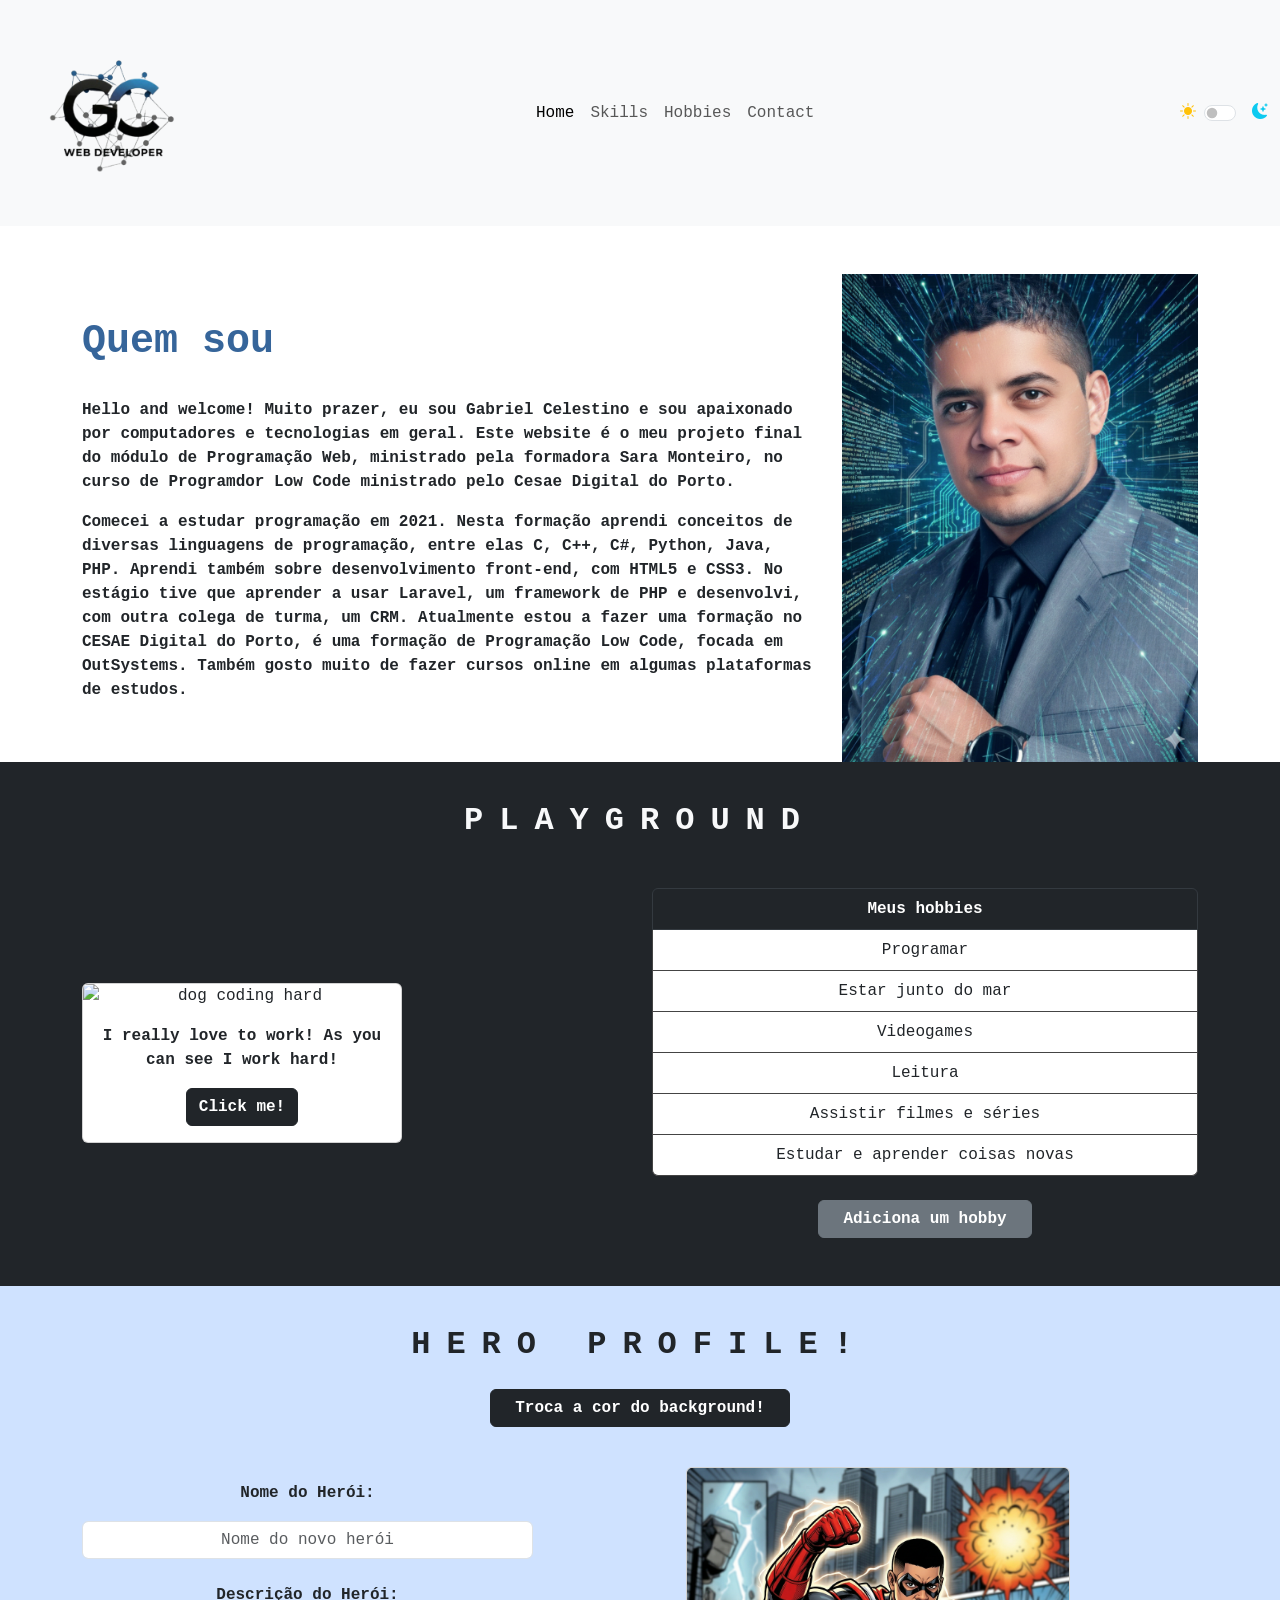
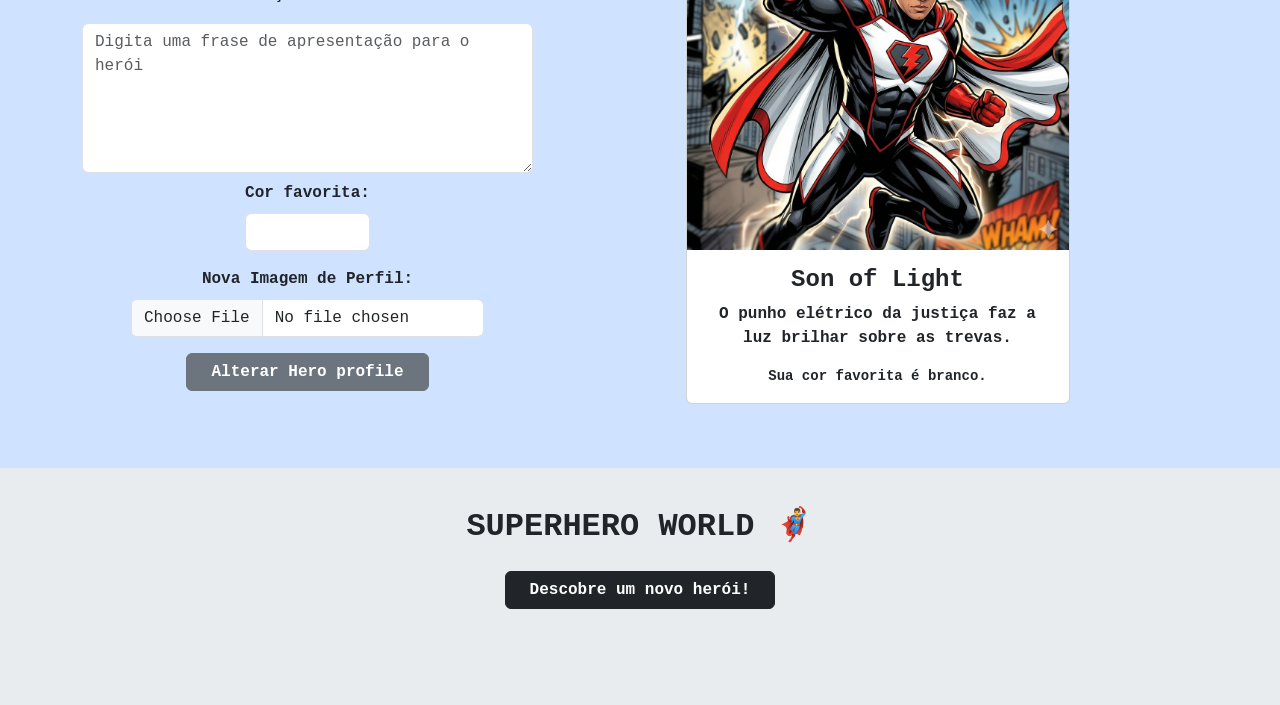
==== index.html @ 61ea78ee "starting repo" ====
<!doctype html>
<html lang="en">
    <head>
        <meta charset="UTF-8" />
        <meta name="viewport" content="width=device-width, initial-scale=1.0" />
        <title>GC Portfolio</title>
        <link
        href="https://cdn.jsdelivr.net/npm/bootstrap@5.3.8/dist/css/bootstrap.min.css"
        rel="stylesheet"
        integrity="sha384-sRIl4kxILFvY47J16cr9ZwB07vP4J8+LH7qKQnuqkuIAvNWLzeN8tE5YBujZqJLB"
        crossorigin="anonymous"
        />
        <link rel="stylesheet" href="https://cdn.jsdelivr.net/npm/bootstrap-icons@1.11.0/font/bootstrap-icons.css">
        <link rel="stylesheet" href="css/style.css">
        <script src="js/script.js" defer></script>
    </head>

    <body>
        <nav class="navbar navbar-expand-lg bg-body-tertiary">
            <div class="container-fluid">
                <a class="navbar-brand" href="#">
                    <img id="logo-default"
                        src="img/logo-gc-v2-light.png"
                        alt="logo GC Web Developer"
                        width="40%"
                        height="40%"
                    />
                </a>             
                <button class="navbar-toggler" type="button" data-bs-toggle="collapse" data-bs-target="#navbarNav" aria-controls="navbarNav" aria-expanded="false" aria-label="Toggle navigation">
                        <span class="navbar-toggler-icon"></span>
                </button>
                    
                <div class="collapse navbar-collapse" id="navbarNav">
                    <ul class="navbar-nav">
                        <li class="nav-item">
                        <a class="nav-link active" aria-current="page" href="index.html">Home</a>
                        </li>
                        <li class="nav-item">
                        <a class="nav-link" href="#">Skills</a>
                        </li>
                        <li class="nav-item">
                        <a class="nav-link" href="hobbies.html">Hobbies</a>
                        </li> 
                        <li class="nav-item">
                        <a class="nav-link" href="contact.html">Contact</a>
                        </li>                            
                    </ul>                                                               
                </div>

                <!-- 1 | SWITCH TO DARK MODE -->
                <div class="d-flex align-items-center text-warning">
                    <!-- Icon light mode -->
                    <i class="bi bi-sun-fill me-2"></i> 

                    <!-- checkbox dark mode -->
                    <div class="form-check form-switch mb-0">
                        <input class="form-check-input" type="checkbox" id="darkModeSwitch">
                    </div>

                    <!-- Icon dark mode -->
                    <i class="bi bi-moon-stars-fill ms-2 text-info"></i> 
                </div>


                
            </div>
        </nav>

        <div class="container text-start">
            <div class="row align-items-center mt-5">
                <div class="col-8">

                    <h1 class="myH1">Quem sou</h1>
                    <br>
                    <p>
                        Hello and welcome!                
                        Muito prazer, eu sou Gabriel Celestino e sou apaixonado por computadores e tecnologias em geral.
                        Este website é o meu projeto final do módulo de Programação Web, ministrado pela formadora Sara Monteiro, no curso de Programdor Low Code ministrado pelo Cesae Digital do Porto.                  
            
                    </p>

                    <p>
                        Comecei a estudar programação em 2021. Nesta formação aprendi conceitos de diversas
                        linguagens de programação, entre elas C, C++, C#, Python, Java, PHP. Aprendi também sobre desenvolvimento
                        front-end, com HTML5 e CSS3. No estágio tive que aprender a usar Laravel, um framework de PHP e desenvolvi, 
                        com outra colega de turma, um CRM. 
                        Atualmente estou a fazer uma formação no CESAE Digital do Porto, é uma formação de 
                        Programação Low Code, focada em OutSystems. 
                        Também gosto muito de fazer cursos online em algumas plataformas de estudos.
                    </p>          
                </div>
                <div class="col-4">
                    <img src="img/GC-Programmer_1.png" class="img-fluid" alt="...">
                </div>                
            </div>
        </div>

        <section id="s01" class="bg-dark text-light pb-5">
            <div class="container text-center">
                <div class="row py-4">
                    <div class="col">
                    <h2 class="fw-bold space py-3" >PLAYGROUND</h2>
                    </div>                    
                </div>

                <div class="row align-items-center">
                    <!-- 2 | IMAGE CARD -->
                    <div class="col md-6">
                        <div class="card" style="width: 20rem;">
                            <img id="cardImg" src="img/dog-working-ed.png" class="card-img-top" alt="dog coding hard">
                            <div class="card-body">
                                <p id="cardText" class="card-text">I really love to work! As you can see I work hard!</p>
                                <button id="cardBtn" class="btn btn-dark fw-bold">Click me!</button>
                            </div>
                        </div>
                    </div>

                    <!-- 3 | HOBBY LIST -->
                    <div class="col-md-6">
                        <ul id="hobbyList"  class="list-group mb-4">
                            <li class="list-group-item active bg-dark fw-bold">Meus hobbies</li>
                            <li class="list-group-item">Programar</li>
                            <li class="list-group-item">Estar junto do mar</li>
                            <li class="list-group-item">Videogames</li>
                            <li class="list-group-item">Leitura</li>
                            <li class="list-group-item">Assistir filmes e séries</li>
                            <li class="list-group-item">Estudar e aprender coisas novas</li>
                        </ul>
                        
                        <button id="hobbyBtn" type="button" class="btn btn-secondary fw-bold px-4">
                            Adiciona um hobby
                        </button>                      
                    </div>                     
                </div>            
            </div>
        </section>


      
            
        <!-- 4 | PROFILE SECTION -->    
        <section id="s02" class="bg-primary-subtle text-dark pb-5">
            <div class="container text-center">
                <div class="row py-4">
                    <div class="col">
                        <h2 class="fw-bold space py-3">HERO PROFILE!</h2>
                          <button id="changeBgColor" type="button" class="btn btn-dark fw-bold px-4">
                            Troca a cor do background!
                        </button>   
                    </div>
                </div>

                <!-- HERO FORM -->
                <div class="row py-2">                   
                    <div class="col-md-5 d-flex flex-column justify-content-center">    
                        <form id="profileForm" action="ourserver.com" class="d-flex flex-column align-items-center">
                             <label for="profileName" class="form-label fw-bold">Nome do Herói:</label>                              
                            <div class="input-group py-2 mb-3">                                                           
                                <input type="text" name="profileName" id="profileName" class="form-control text-center" placeholder="Nome do novo herói"/>
                            </div>
                            <label for="profileDescription" class="form-label fw-bold">Descrição do Herói:</label>
                            <div class="input-group py-2">                                                           
                                <textarea class="form-control" id="profileTextArea" name = "profileTextArea" aria-label="frase-apresentação" placeholder="Digita uma frase de apresentação para o herói" style="height: 150px"></textarea>
                            </div>

                            <div class="mb-3">
                                <label for="favColor" class="fw-bold mb-2">Cor favorita:</label>
                                <input type="color" id="favColor" name="favColor" class="form-control form-control-color w-100" value="#ffffff" title="Escolha sua cor">
                            </div>

                            <div class="mb-3">
                                <label for="newProfileImg" class="fw-bold mb-2">Nova Imagem de Perfil:</label>
                                <input type="file" id="newProfileImg" class="form-control" accept="image/*">
                            </div>

                            <button id="profileBtn" type="submit" class="btn btn-secondary fw-bold px-4">Alterar Hero profile</button> 
                        </form>
                    </div>

                    <!-- HERO CARD -->
                    <div class="col-md-7 py-2 rounded">
                        <div class="d-flex justify-content-center">
                            <div class="card" id="heroCard" style="width: 24rem;">
                                <img id="profileImg" src="img/gc-hero2-ed.png" class="card-img-top" alt="GC super hero">
                                <div class="card-body">
                                    <h4 id="heroName" class="fw-bold">Son of Light</h4>
                                        <p id="profileText" class="card-text">O punho elétrico da justiça faz a luz brilhar sobre as trevas.</p>
                                        <p id="favColorText" class="card-text small">
                                            Sua cor favorita é <span id="favColorValue" name="favColorValue">branco</span>.
                                        </p>
                                </div>
                            </div>
                        </div>
                    </div>
                    
                </div>
            </div>
        </section>


        <!-- 5 | API SECTION -->
        
        <section id="s03" class="bg-body-secondary pb-5">
            <div class="container text-center">
                <div class="row py-4 justify-content-center">
                    <div class="col-md-8">
                        <h2 class="fw-bold py-3">SUPERHERO WORLD 🦸‍♂️</h2>
                        
                        <button id="btnAPI" type="button" class="btn btn-dark fw-bold px-4 mb-4">
                            Descobre um novo herói!
                        </button>

                        <div id="heroCardAPI" class="card shadow-sm mx-auto" style="max-width: 400px; display: none;">
                            
                            <img id="heroImgAPI" src="" class="card-img-top" alt="Hero Image">
                            
                            <div class="card-body">
                                <h3 id="heroNameAPI" class="card-title fw-bold"></h3>
                                
                                <hr>
                                
                                <p id="quoteAPI" class="card-text text-muted"></p>
                            </div>
                        </div>

                    </div>
                </div>
            </div>
        </section>

       


        <script
        src="https://cdn.jsdelivr.net/npm/bootstrap@5.3.8/dist/js/bootstrap.bundle.min.js"
        integrity="sha384-FKyoEForCGlyvwx9Hj09JcYn3nv7wiPVlz7YYwJrWVcXK/BmnVDxM+D2scQbITxI"
        crossorigin="anonymous"
        ></script>
    </body>
</html>
---- css/style.css ----
body {
    font-family: 'Courier New', Courier, monospace;
    
}

.myH1 {
    color: #36659a;
    font-weight: 700;
}

p {
    font-weight: 600;
}

.space {
    letter-spacing: 0.5em;
}

/* ================ SESSAO PLAYGROUND =======================

/* LISTA -> Remove a borda azul do item ativo */
.list-group-item.active {
    border-color: #343a40 !important; /* Cor dark do Bootstrap */
    background-color: #212529 !important; /* Cor de fundo opcional */
}

/* LISTA -> Muda a cor de todas as outras bordas da lista */
.list-group-item {
    border-color: #444 !important; /* Um cinza que combine com o seu bg-dark */
}
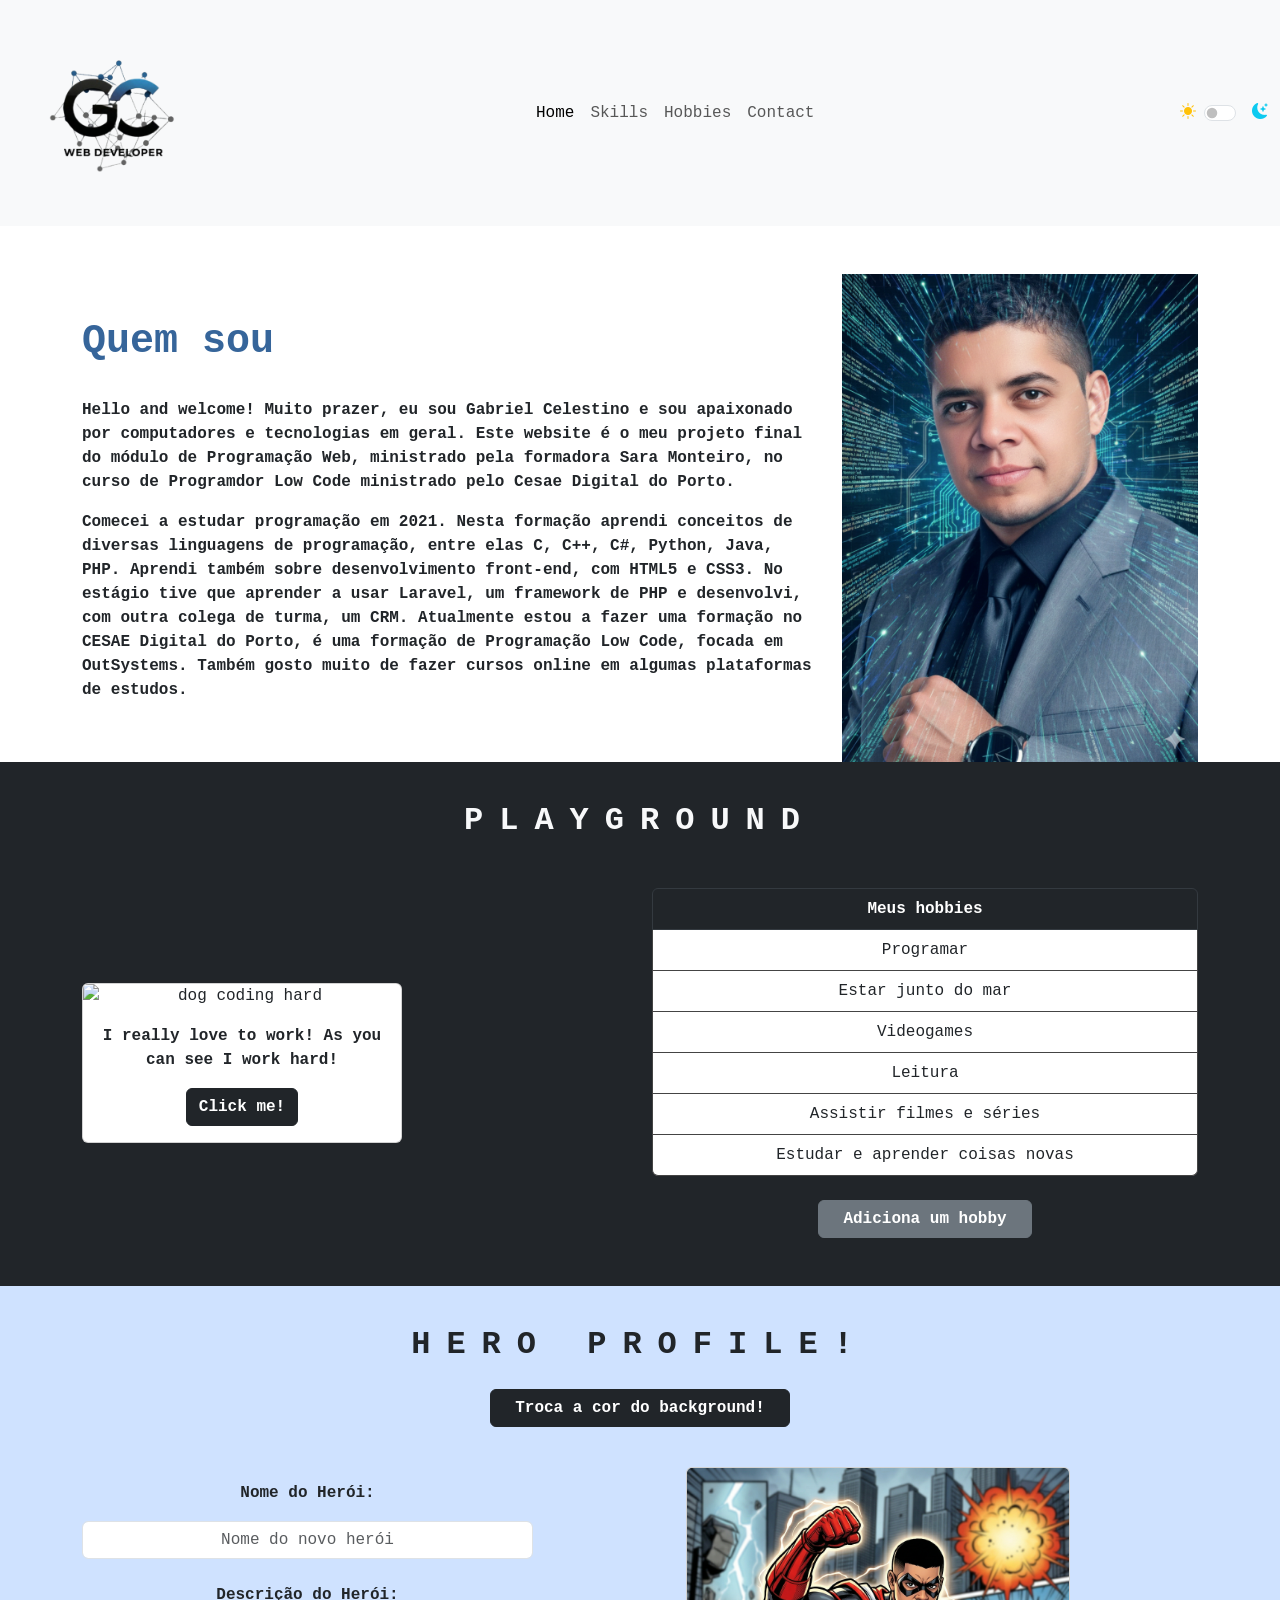
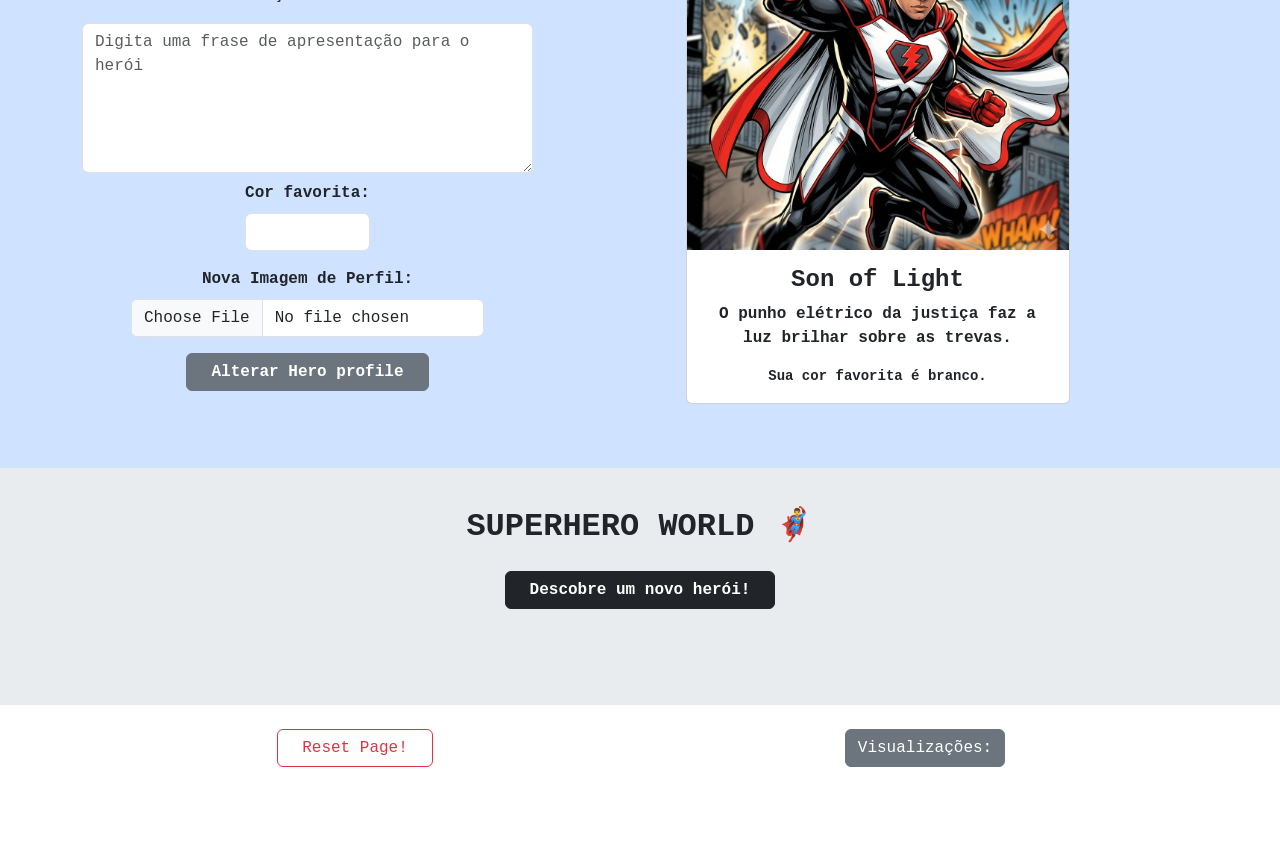
==== commit 03f5f0a8: "resetBtn" ====
--- a/index.html
+++ b/index.html
@@ -222,15 +222,32 @@
                                 <p id="quoteAPI" class="card-text text-muted"></p>
                             </div>
                         </div>
-
-                    </div>
-                </div>
-            </div>
-        </section>
+                    </div>
+                </div>
+            </div>
+        </section>
+
+        <!-- 6 | RESET BTN AND COUNTER  SECTION -->        
+        <section id="s04" class="pb-5">
+            <div class="container text-center">
+                <div class="row py-4 justify-content-center">
+                    <div class="col-md-6">                       
+                        <button id="btnReset" type="button" class="btn btn-outline-danger px-4 mb-4">
+                            Reset Page!
+                        </button>                        
+                    </div>
+
+                    <div class="col-md-6">
+                        <button type="button" class="btn btn btn-secondary">
+                        Visualizações: <span id="counterViews" class="badge text-bg-secondary"></span>
+                        </utton>                                            
+                    </div>
+                </div>
+            </div>
+        </section>
+
 
        
-
-
         <script
         src="https://cdn.jsdelivr.net/npm/bootstrap@5.3.8/dist/js/bootstrap.bundle.min.js"
         integrity="sha384-FKyoEForCGlyvwx9Hj09JcYn3nv7wiPVlz7YYwJrWVcXK/BmnVDxM+D2scQbITxI"
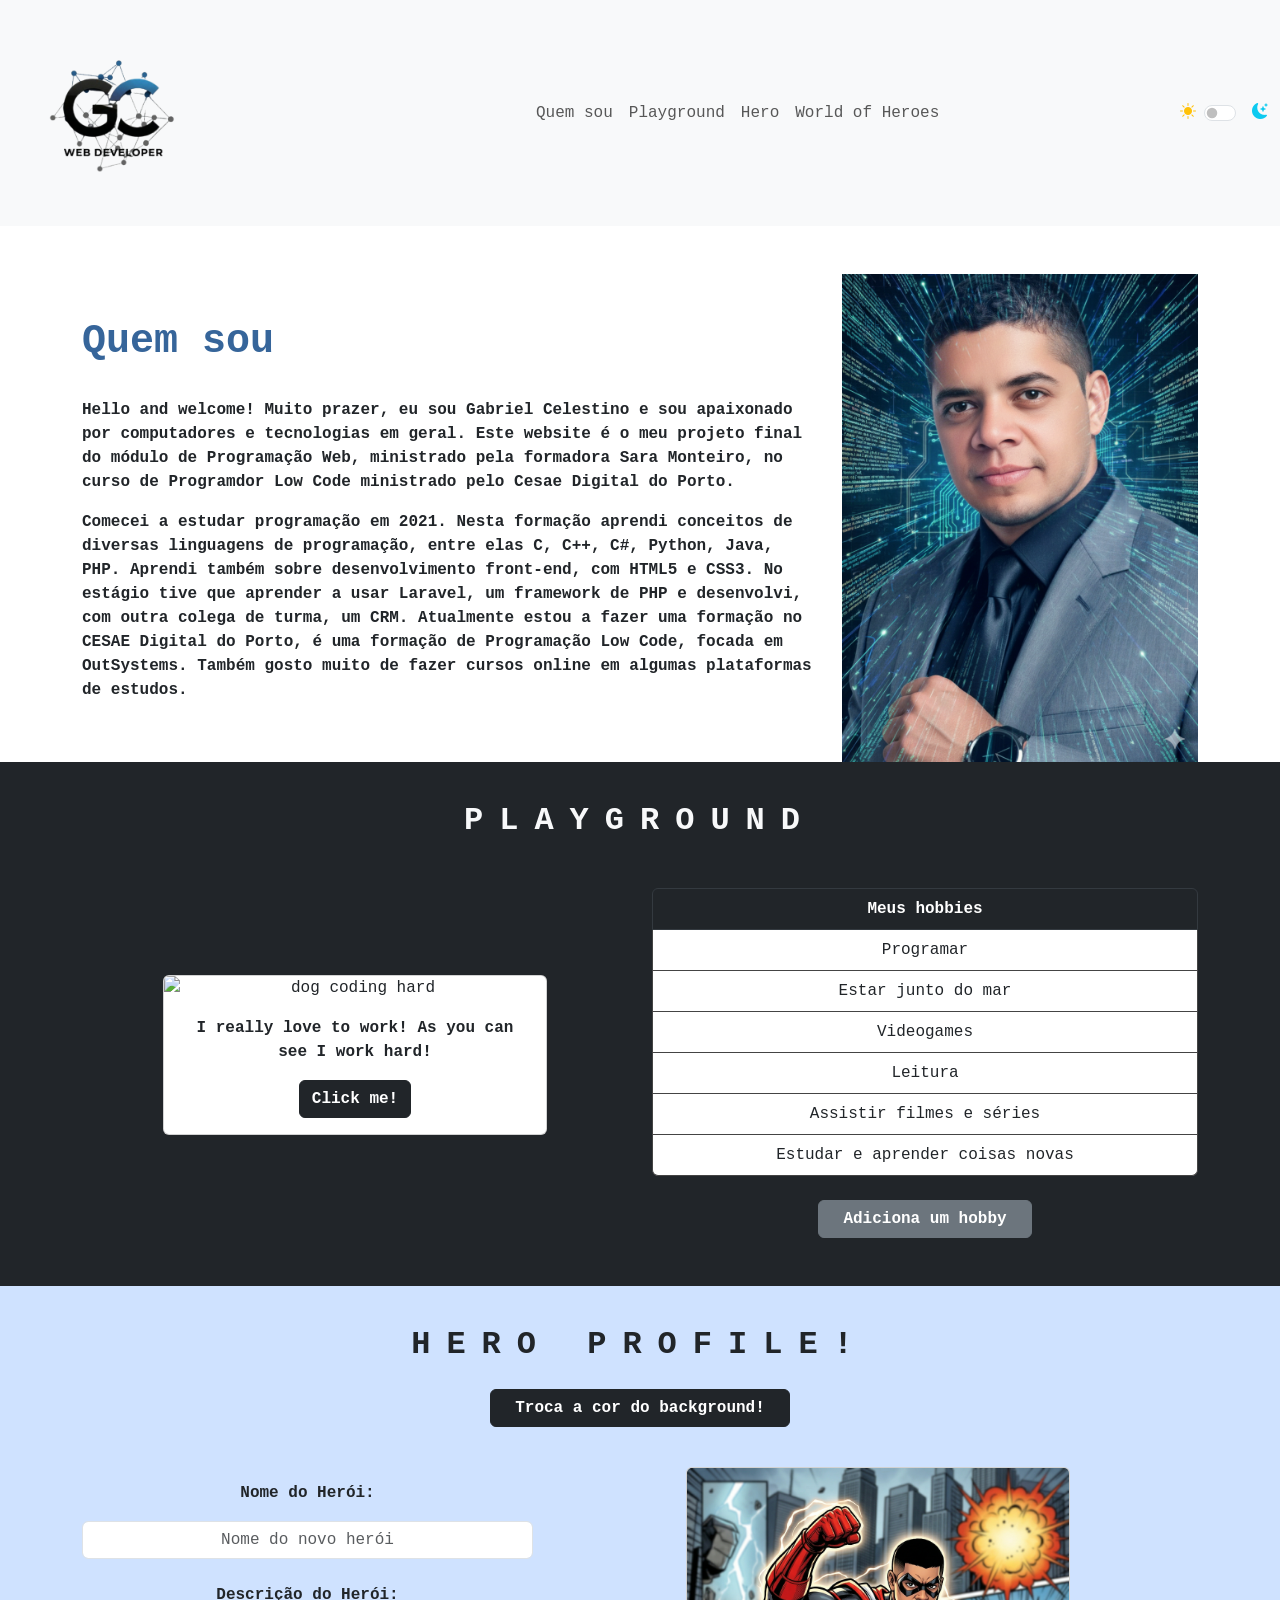
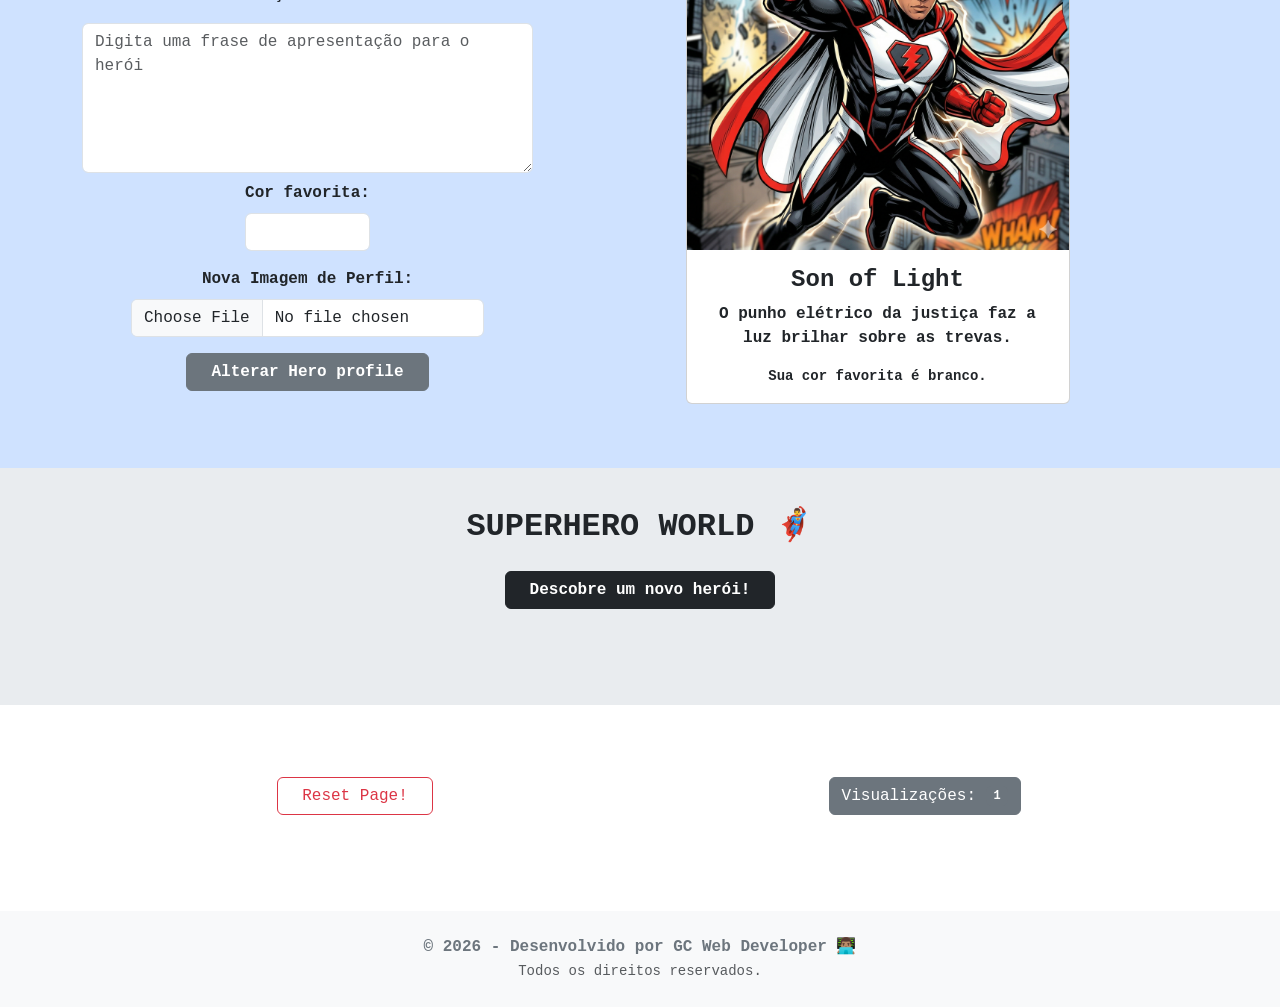
==== commit 8281480d: "atualizacao links navbar" ====
--- a/index.html
+++ b/index.html
@@ -31,19 +31,19 @@
                 </button>
                     
                 <div class="collapse navbar-collapse" id="navbarNav">
-                    <ul class="navbar-nav">
+                    <ul class="navbar-nav">                       
                         <li class="nav-item">
-                        <a class="nav-link active" aria-current="page" href="index.html">Home</a>
+                        <a class="nav-link" href="#quem-sou">Quem sou</a>
                         </li>
                         <li class="nav-item">
-                        <a class="nav-link" href="#">Skills</a>
-                        </li>
-                        <li class="nav-item">
-                        <a class="nav-link" href="hobbies.html">Hobbies</a>
+                        <a class="nav-link" href="#playground">Playground</a>
                         </li> 
                         <li class="nav-item">
-                        <a class="nav-link" href="contact.html">Contact</a>
-                        </li>                            
+                        <a class="nav-link" href="#heroSection">Hero</a>
+                        </li>
+                         <li class="nav-item">
+                        <a class="nav-link" href="#superHeroWorld">World of Heroes</a>
+                        </li>                             
                     </ul>                                                               
                 </div>
 
@@ -70,7 +70,7 @@
             <div class="row align-items-center mt-5">
                 <div class="col-8">
 
-                    <h1 class="myH1">Quem sou</h1>
+                    <h1 id="quem-sou" class="myH1">Quem sou</h1>
                     <br>
                     <p>
                         Hello and welcome!                
@@ -98,16 +98,16 @@
         <section id="s01" class="bg-dark text-light pb-5">
             <div class="container text-center">
                 <div class="row py-4">
-                    <div class="col">
+                    <div id="playground" class="col">
                     <h2 class="fw-bold space py-3" >PLAYGROUND</h2>
                     </div>                    
                 </div>
 
                 <div class="row align-items-center">
                     <!-- 2 | IMAGE CARD -->
-                    <div class="col md-6">
-                        <div class="card" style="width: 20rem;">
-                            <img id="cardImg" src="img/dog-working-ed.png" class="card-img-top" alt="dog coding hard">
+                    <div class="col-md-6 mb-3">
+                        <div class="card mx-auto" style="max-width: 24rem;">                        
+                            <img id="cardImg" src="img/dog-working-ed.png" class="card-img-top mx-auto" alt="dog coding hard">
                             <div class="card-body">
                                 <p id="cardText" class="card-text">I really love to work! As you can see I work hard!</p>
                                 <button id="cardBtn" class="btn btn-dark fw-bold">Click me!</button>
@@ -134,15 +134,13 @@
                 </div>            
             </div>
         </section>
-
-
       
             
         <!-- 4 | PROFILE SECTION -->    
         <section id="s02" class="bg-primary-subtle text-dark pb-5">
             <div class="container text-center">
                 <div class="row py-4">
-                    <div class="col">
+                    <div id="heroSection" class="col">
                         <h2 class="fw-bold space py-3">HERO PROFILE!</h2>
                           <button id="changeBgColor" type="button" class="btn btn-dark fw-bold px-4">
                             Troca a cor do background!
@@ -191,8 +189,7 @@
                                 </div>
                             </div>
                         </div>
-                    </div>
-                    
+                    </div>                    
                 </div>
             </div>
         </section>
@@ -203,7 +200,7 @@
         <section id="s03" class="bg-body-secondary pb-5">
             <div class="container text-center">
                 <div class="row py-4 justify-content-center">
-                    <div class="col-md-8">
+                    <div id="superHeroWorld" class="col-md-8">
                         <h2 class="fw-bold py-3">SUPERHERO WORLD 🦸‍♂️</h2>
                         
                         <button id="btnAPI" type="button" class="btn btn-dark fw-bold px-4 mb-4">
@@ -230,7 +227,7 @@
         <!-- 6 | RESET BTN AND COUNTER  SECTION -->        
         <section id="s04" class="pb-5">
             <div class="container text-center">
-                <div class="row py-4 justify-content-center">
+                <div class="row py-4 mt-5 justify-content-center">
                     <div class="col-md-6">                       
                         <button id="btnReset" type="button" class="btn btn-outline-danger px-4 mb-4">
                             Reset Page!
@@ -246,7 +243,14 @@
             </div>
         </section>
 
-
+        <footer class="py-4 bg-body-tertiary text-center">
+            <div class="container">
+                <p class="mb-0 text-secondary">
+                    &copy; 2026 - Desenvolvido por <strong>GC Web Developer</strong> 👨🏽‍💻
+                </p>
+                <small class="text-muted">Todos os direitos reservados.</small>
+            </div>
+        </footer>
        
         <script
         src="https://cdn.jsdelivr.net/npm/bootstrap@5.3.8/dist/js/bootstrap.bundle.min.js"
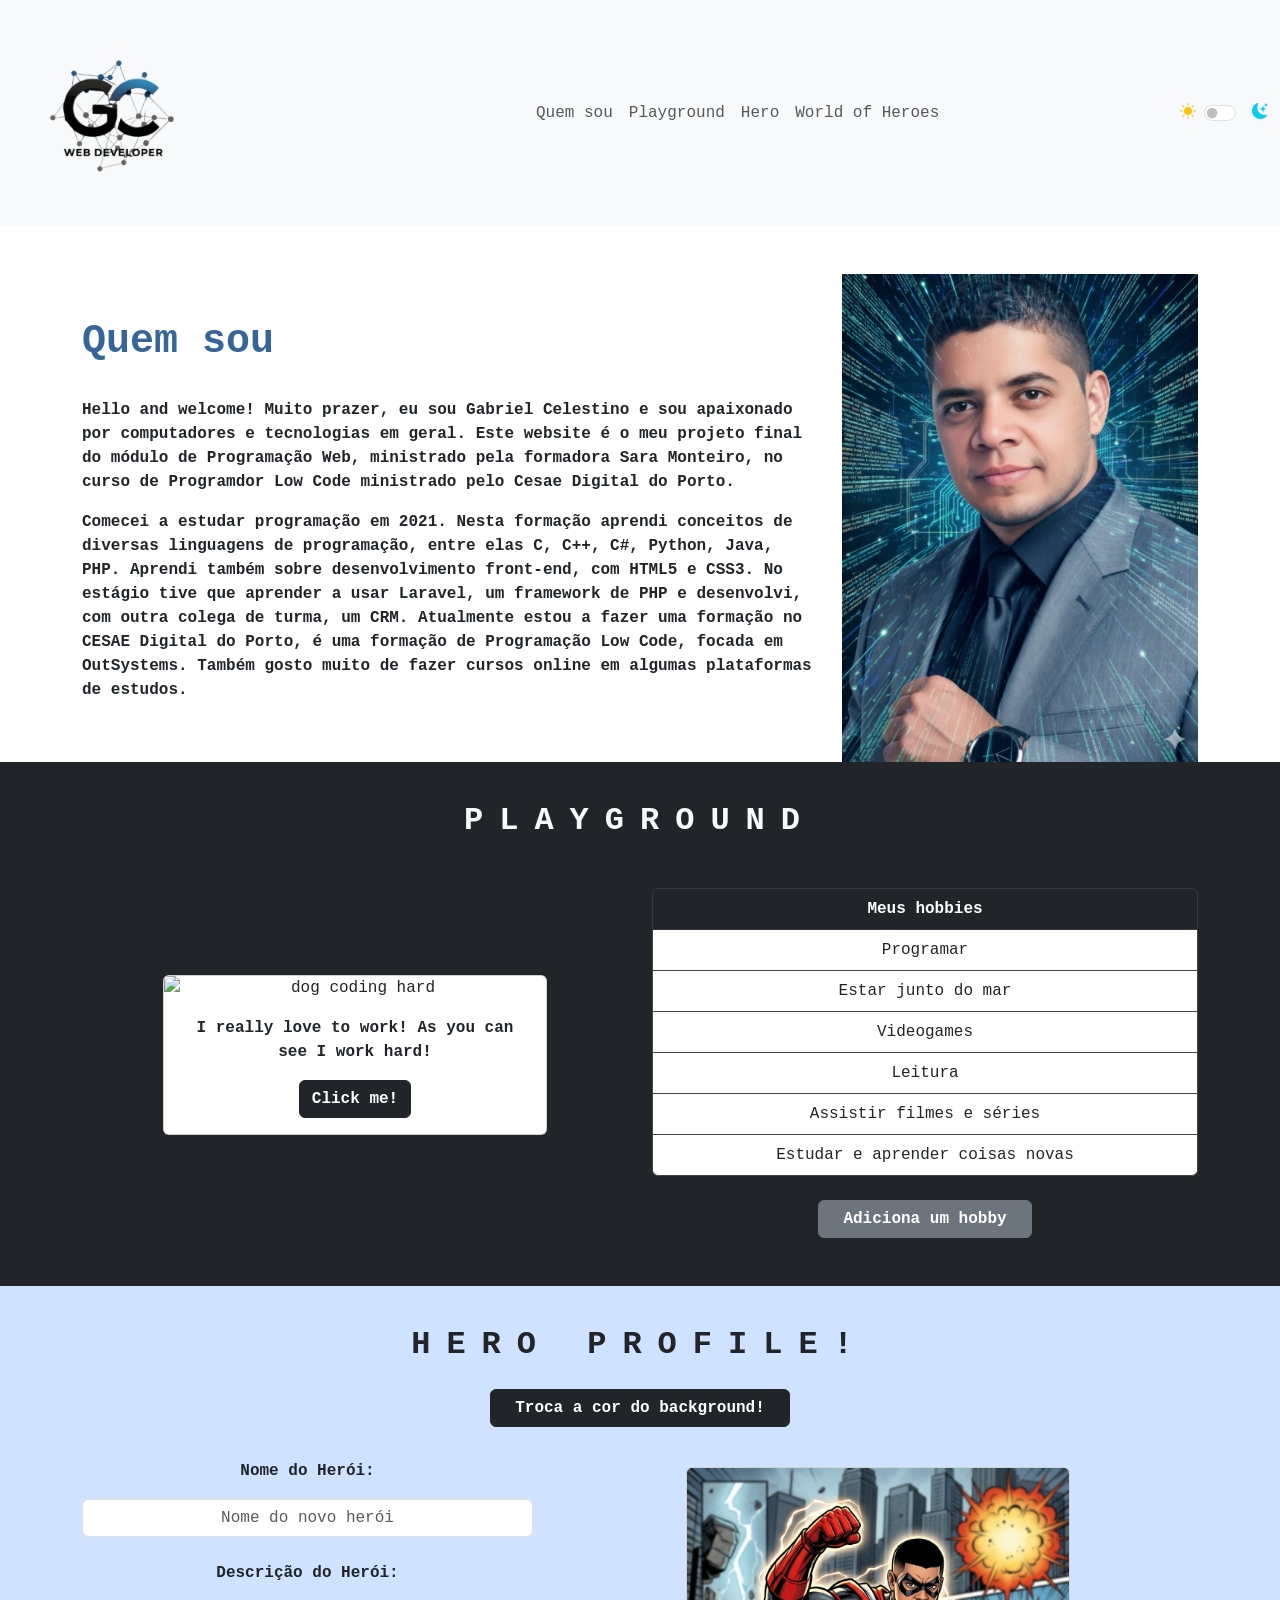
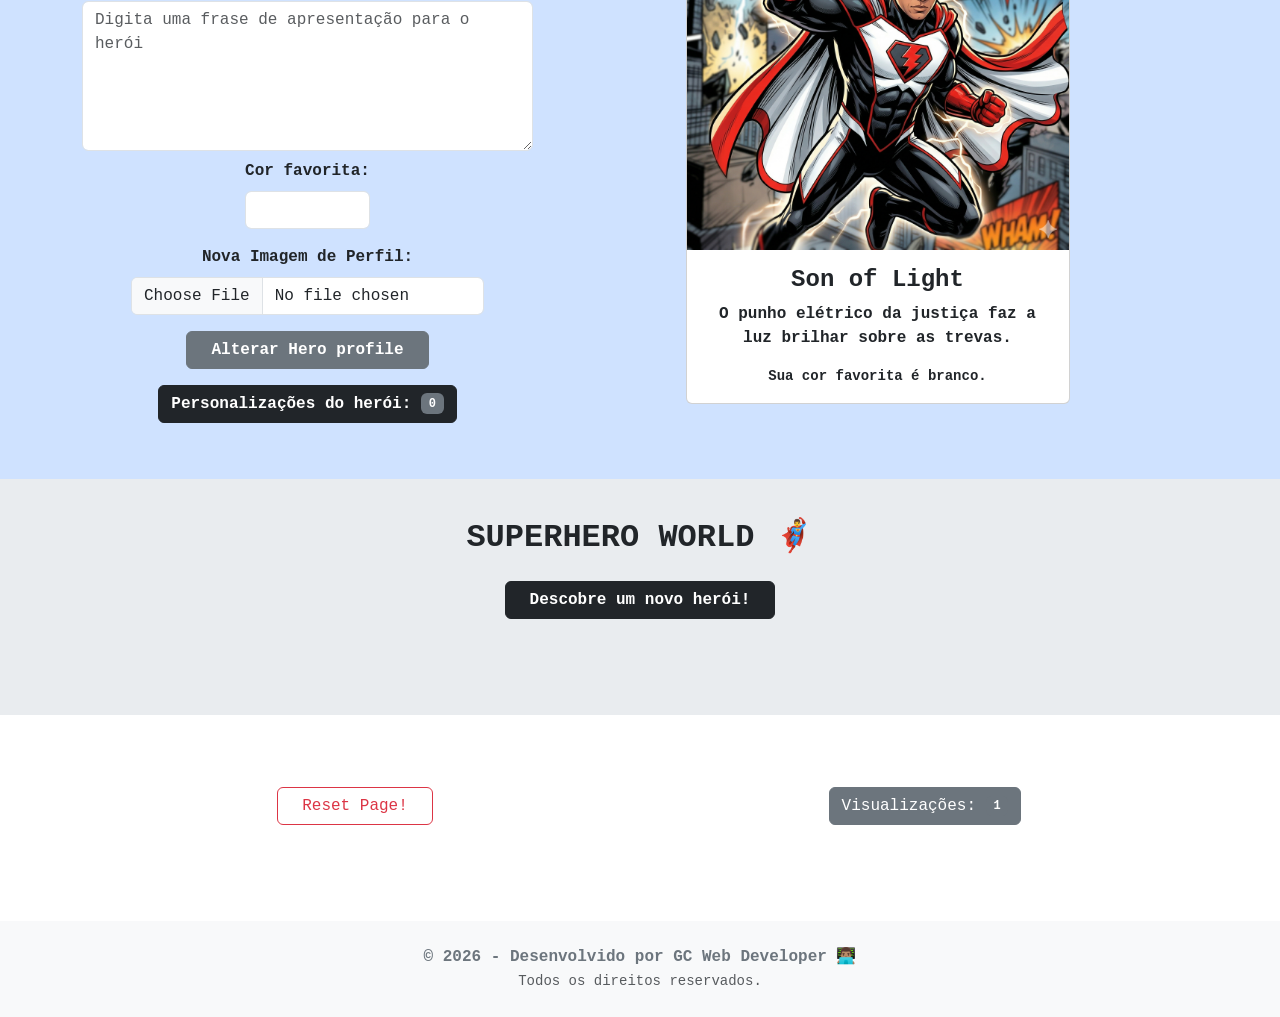
==== commit 105d25c8: "Contador de submissoes de alteracoes do perfil" ====
--- a/index.html
+++ b/index.html
@@ -68,7 +68,7 @@
 
         <div class="container text-start">
             <div class="row align-items-center mt-5">
-                <div class="col-8">
+                <div class="col-md-8">
 
                     <h1 id="quem-sou" class="myH1">Quem sou</h1>
                     <br>
@@ -89,8 +89,8 @@
                         Também gosto muito de fazer cursos online em algumas plataformas de estudos.
                     </p>          
                 </div>
-                <div class="col-4">
-                    <img src="img/GC-Programmer_1.png" class="img-fluid" alt="...">
+                <div class="col-md-4">
+                    <img src="img/GC-Programmer_1.png" class="img-fluid" alt="foto do GC Web Developer">
                 </div>                
             </div>
         </div>
@@ -172,6 +172,9 @@
                             </div>
 
                             <button id="profileBtn" type="submit" class="btn btn-secondary fw-bold px-4">Alterar Hero profile</button> 
+
+                            <button type="button" class="btn btn btn-dark fw-bold mt-3">
+                            Personalizações do herói: <span id="counterHero" class="badge text-bg-secondary"></span>
                         </form>
                     </div>
 
@@ -237,7 +240,7 @@
                     <div class="col-md-6">
                         <button type="button" class="btn btn btn-secondary">
                         Visualizações: <span id="counterViews" class="badge text-bg-secondary"></span>
-                        </utton>                                            
+                        </button>                                            
                     </div>
                 </div>
             </div>
@@ -259,3 +262,5 @@
         ></script>
     </body>
 </html>
+
+<!-- form reset / usar algum media query -->
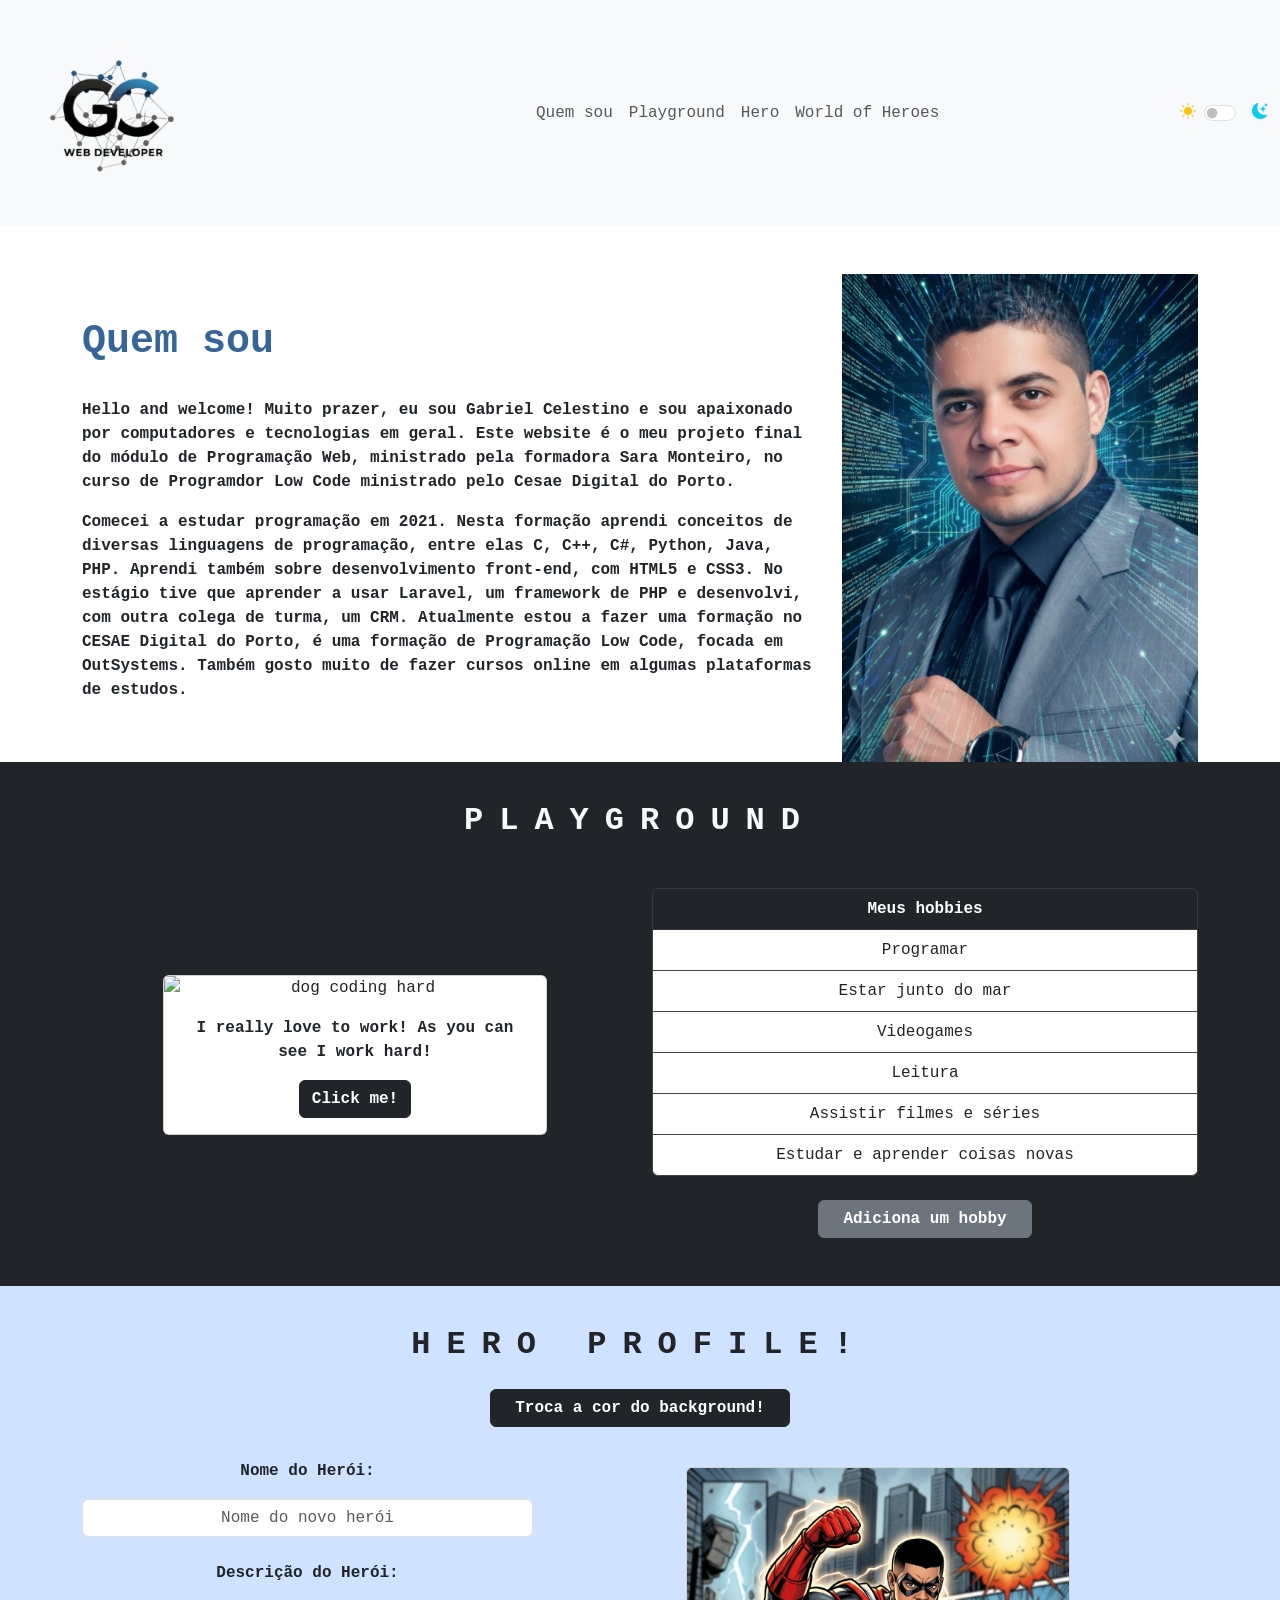
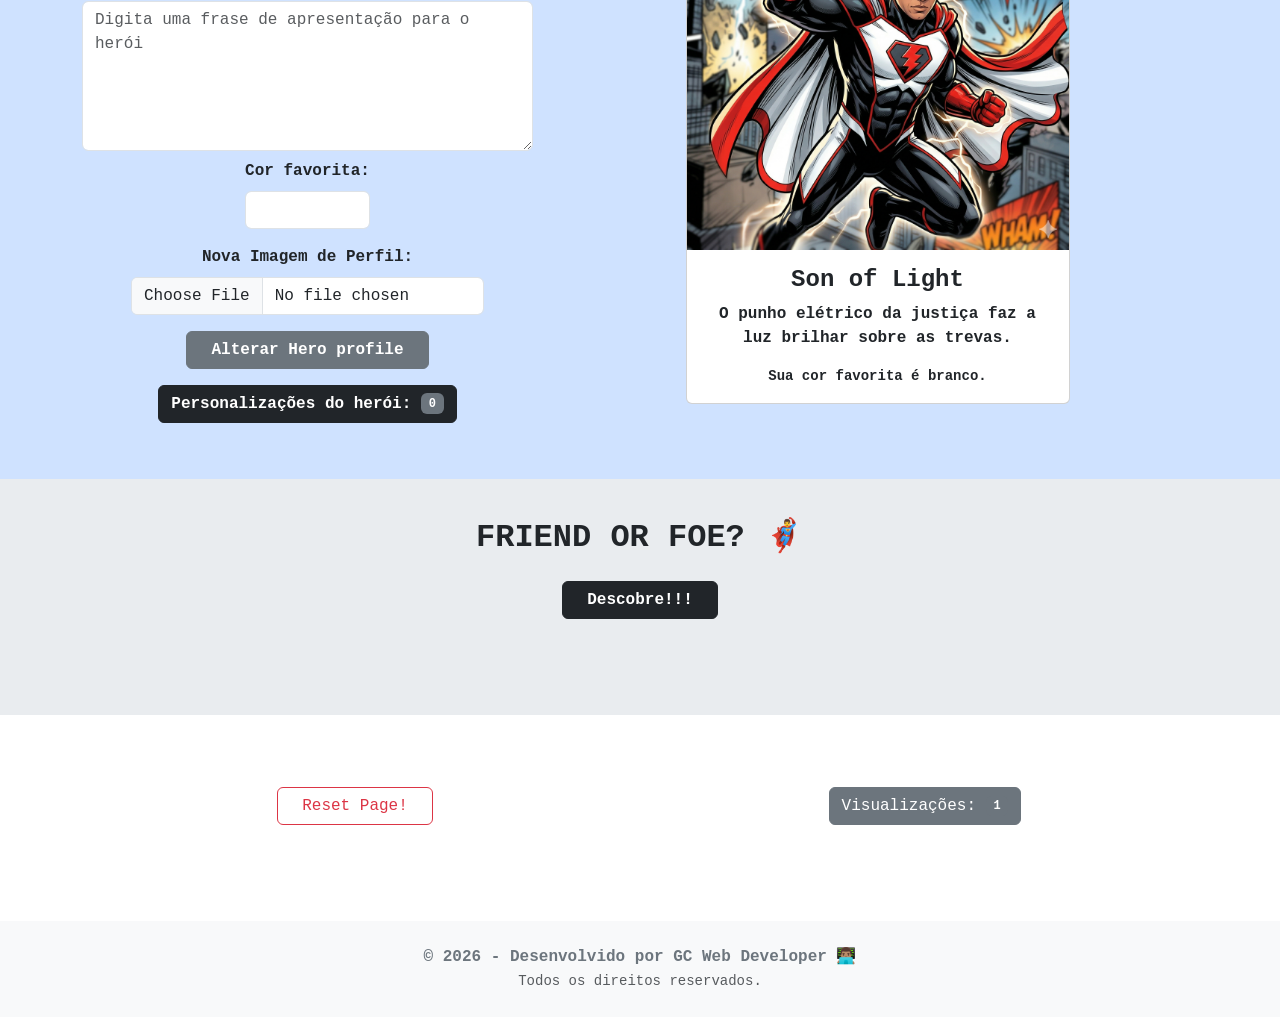
==== commit 59d8573c: "hero profile and counter reset" ====
--- a/index.html
+++ b/index.html
@@ -187,7 +187,7 @@
                                     <h4 id="heroName" class="fw-bold">Son of Light</h4>
                                         <p id="profileText" class="card-text">O punho elétrico da justiça faz a luz brilhar sobre as trevas.</p>
                                         <p id="favColorText" class="card-text small">
-                                            Sua cor favorita é <span id="favColorValue" name="favColorValue">branco</span>.
+                                            Sua cor favorita é <span id="favColorValue" name="favColorValue">branco.</span>
                                         </p>
                                 </div>
                             </div>
@@ -204,10 +204,10 @@
             <div class="container text-center">
                 <div class="row py-4 justify-content-center">
                     <div id="superHeroWorld" class="col-md-8">
-                        <h2 class="fw-bold py-3">SUPERHERO WORLD 🦸‍♂️</h2>
+                        <h2 class="fw-bold py-3">FRIEND OR FOE? 🦸‍♂️</h2>
                         
                         <button id="btnAPI" type="button" class="btn btn-dark fw-bold px-4 mb-4">
-                            Descobre um novo herói!
+                            Descobre!!!
                         </button>
 
                         <div id="heroCardAPI" class="card shadow-sm mx-auto" style="max-width: 400px; display: none;">
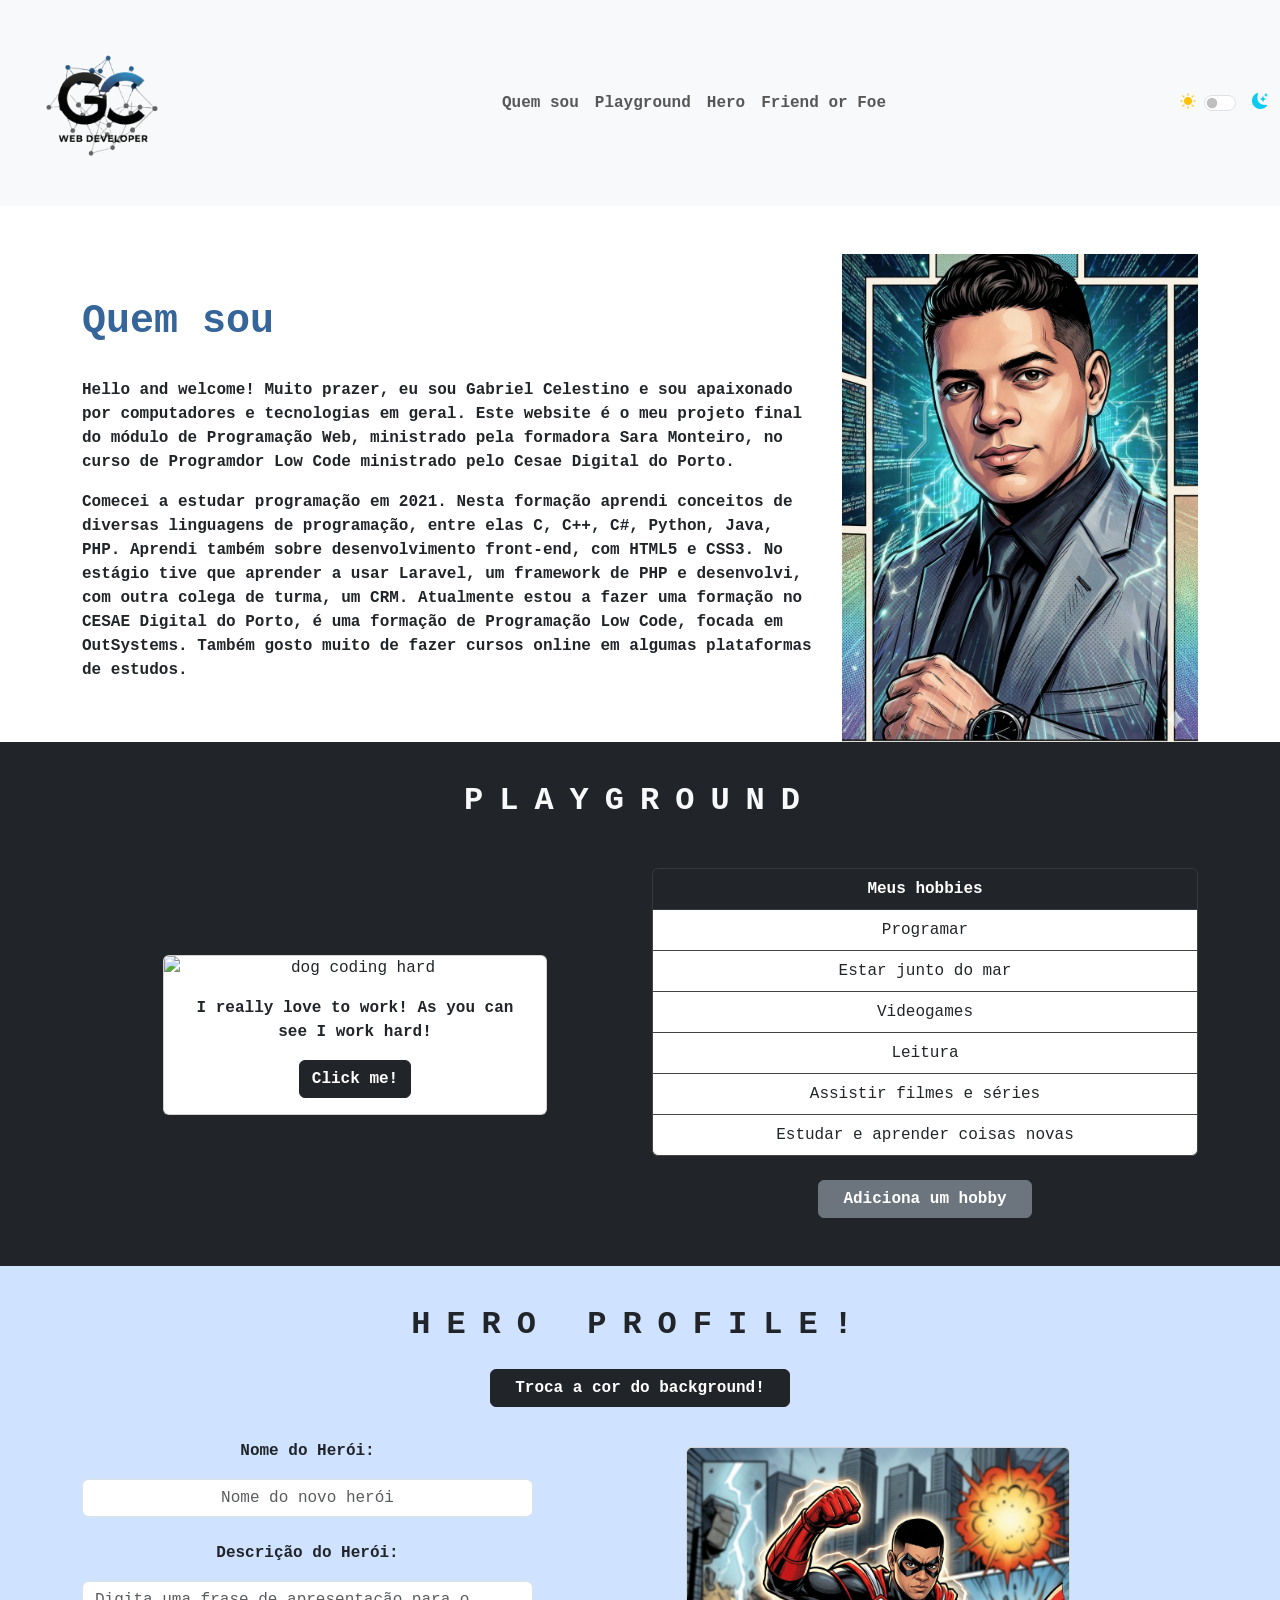
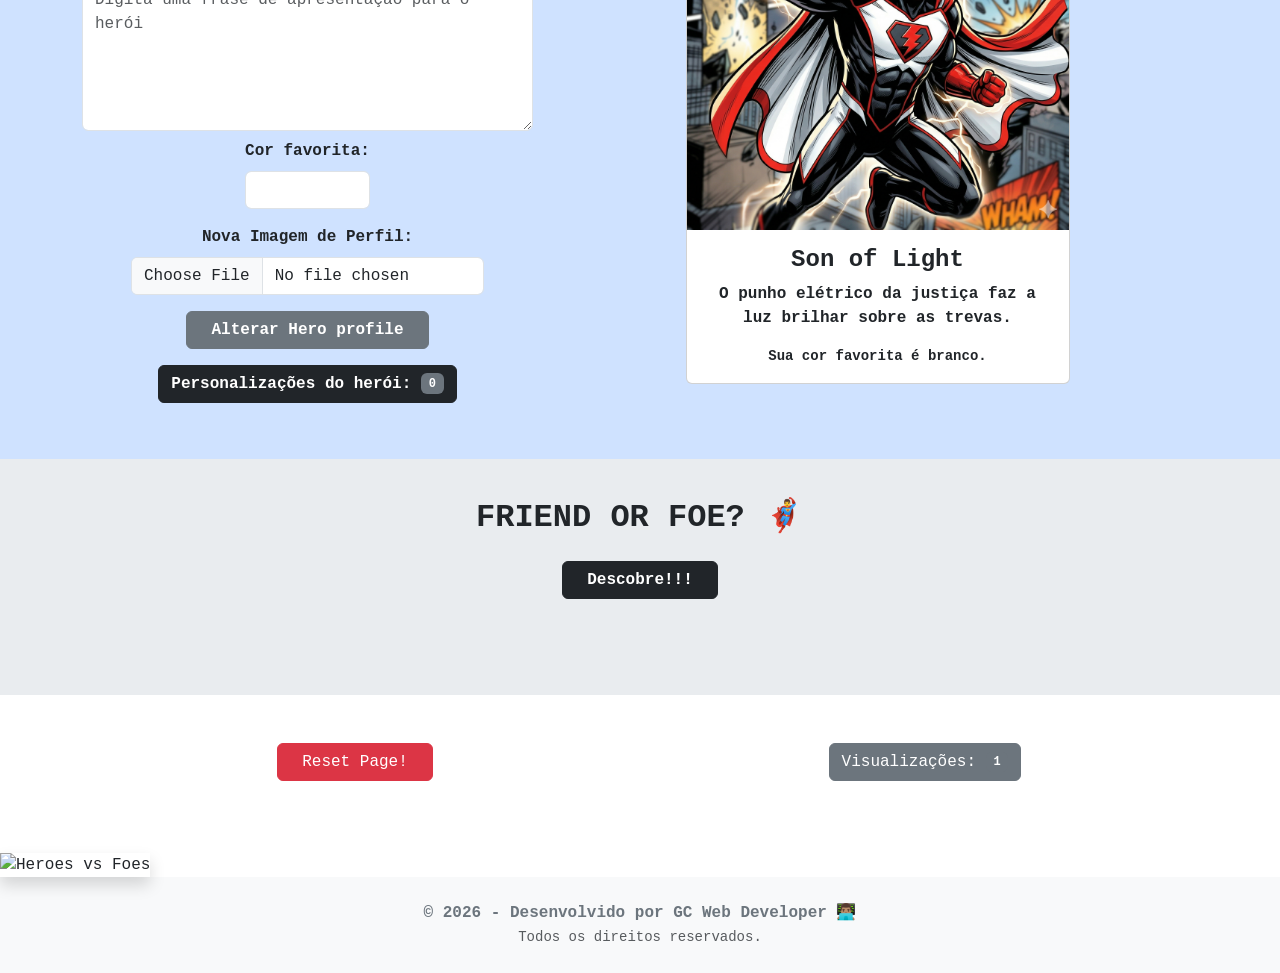
==== commit efe7ca11: "alteracao-imagens" ====
--- a/index.html
+++ b/index.html
@@ -22,8 +22,8 @@
                     <img id="logo-default"
                         src="img/logo-gc-v2-light.png"
                         alt="logo GC Web Developer"
-                        width="40%"
-                        height="40%"
+                        width="180"
+                        
                     />
                 </a>             
                 <button class="navbar-toggler" type="button" data-bs-toggle="collapse" data-bs-target="#navbarNav" aria-controls="navbarNav" aria-expanded="false" aria-label="Toggle navigation">
@@ -31,7 +31,7 @@
                 </button>
                     
                 <div class="collapse navbar-collapse" id="navbarNav">
-                    <ul class="navbar-nav">                       
+                    <ul class="navbar-nav mx-auto text-center fw-bold">                       
                         <li class="nav-item">
                         <a class="nav-link" href="#quem-sou">Quem sou</a>
                         </li>
@@ -42,7 +42,7 @@
                         <a class="nav-link" href="#heroSection">Hero</a>
                         </li>
                          <li class="nav-item">
-                        <a class="nav-link" href="#superHeroWorld">World of Heroes</a>
+                        <a class="nav-link" href="#superHeroWorld">Friend or Foe</a>
                         </li>                             
                     </ul>                                                               
                 </div>
@@ -90,7 +90,7 @@
                     </p>          
                 </div>
                 <div class="col-md-4">
-                    <img src="img/GC-Programmer_1.png" class="img-fluid" alt="foto do GC Web Developer">
+                    <img src="img/gc-cartoon.png" class="img-fluid" alt="foto do GC Web Developer">
                 </div>                
             </div>
         </div>
@@ -137,7 +137,7 @@
       
             
         <!-- 4 | PROFILE SECTION -->    
-        <section id="s02" class="bg-primary-subtle text-dark pb-5">
+        <section id="s02" class="bg-primary-subtle pb-5">
             <div class="container text-center">
                 <div class="row py-4">
                     <div id="heroSection" class="col">
@@ -228,11 +228,11 @@
         </section>
 
         <!-- 6 | RESET BTN AND COUNTER  SECTION -->        
-        <section id="s04" class="pb-5">
-            <div class="container text-center">
-                <div class="row py-4 mt-5 justify-content-center">
+        <section id="s04" class="py-4">
+            <div class="container text-center">
+                <div class="row py-4 justify-content-center">
                     <div class="col-md-6">                       
-                        <button id="btnReset" type="button" class="btn btn-outline-danger px-4 mb-4">
+                        <button id="btnReset" type="button" class="btn btn-danger px-4 mb-4">
                             Reset Page!
                         </button>                        
                     </div>
@@ -245,6 +245,12 @@
                 </div>
             </div>
         </section>
+
+        <!-- 7 | PRE FOOTER BACKGROUND -->        
+        <section>  
+            <img src="img/heroes-vs-foes-ed.png" class="img-fluid w-100 shadow" alt="Heroes vs Foes">          
+        </section>
+
 
         <footer class="py-4 bg-body-tertiary text-center">
             <div class="container">
@@ -261,6 +267,4 @@
         crossorigin="anonymous"
         ></script>
     </body>
-</html>
-
-<!-- form reset / usar algum media query -->
+</html>
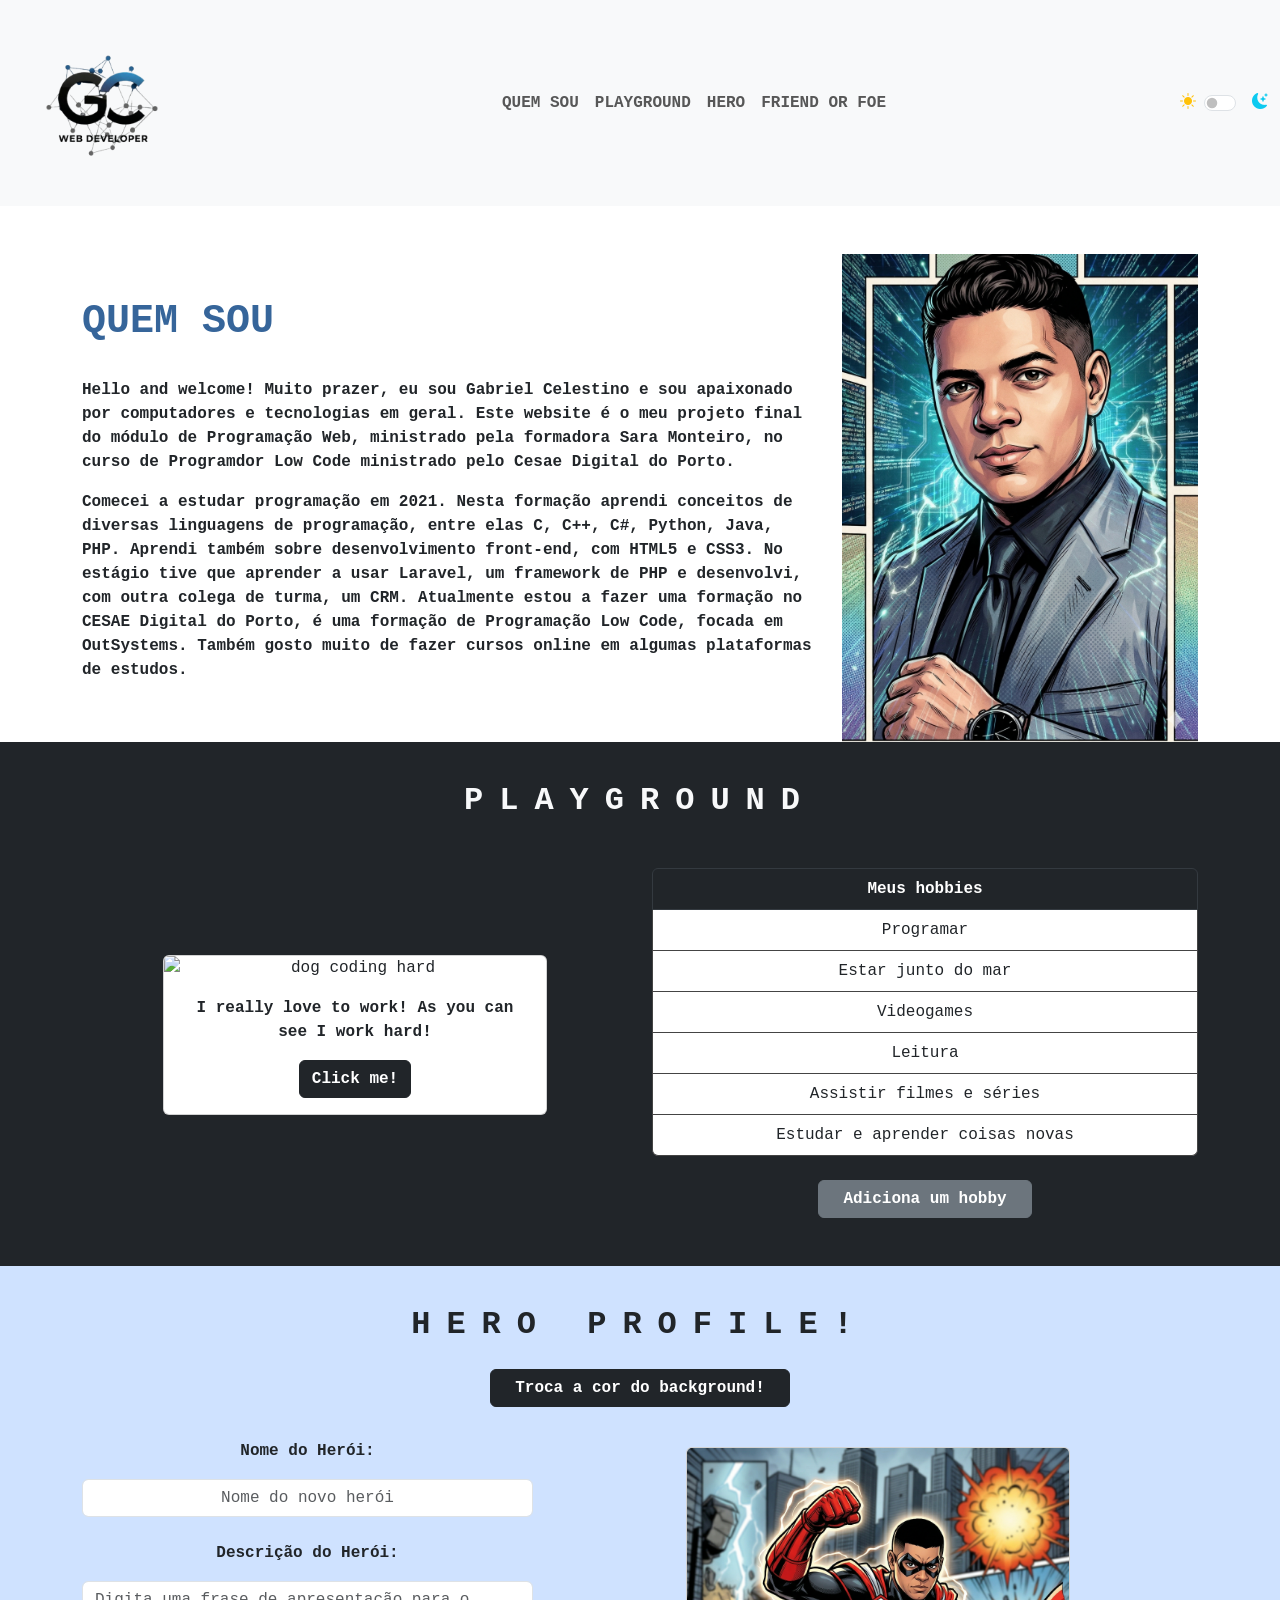
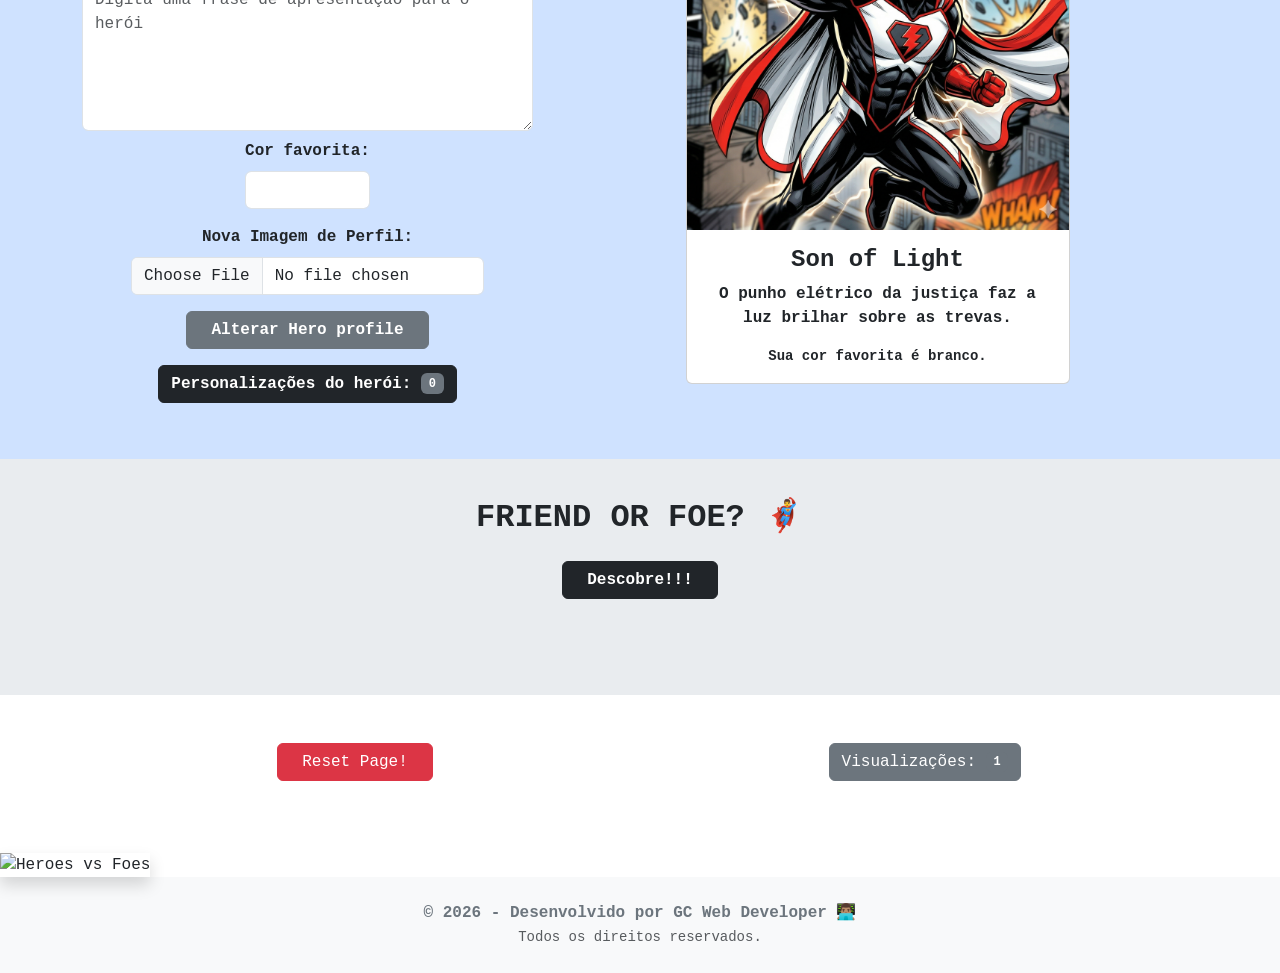
==== commit bfdc9033: "text-uppercase-navbar" ====
--- a/index.html
+++ b/index.html
@@ -31,7 +31,7 @@
                 </button>
                     
                 <div class="collapse navbar-collapse" id="navbarNav">
-                    <ul class="navbar-nav mx-auto text-center fw-bold">                       
+                    <ul class="navbar-nav mx-auto text-center fw-bold text-uppercase">                       
                         <li class="nav-item">
                         <a class="nav-link" href="#quem-sou">Quem sou</a>
                         </li>
--- a/css/style.css
+++ b/css/style.css
@@ -6,6 +6,7 @@
 .myH1 {
     color: #36659a;
     font-weight: 700;
+    text-transform: uppercase;
 }
 
 p {
